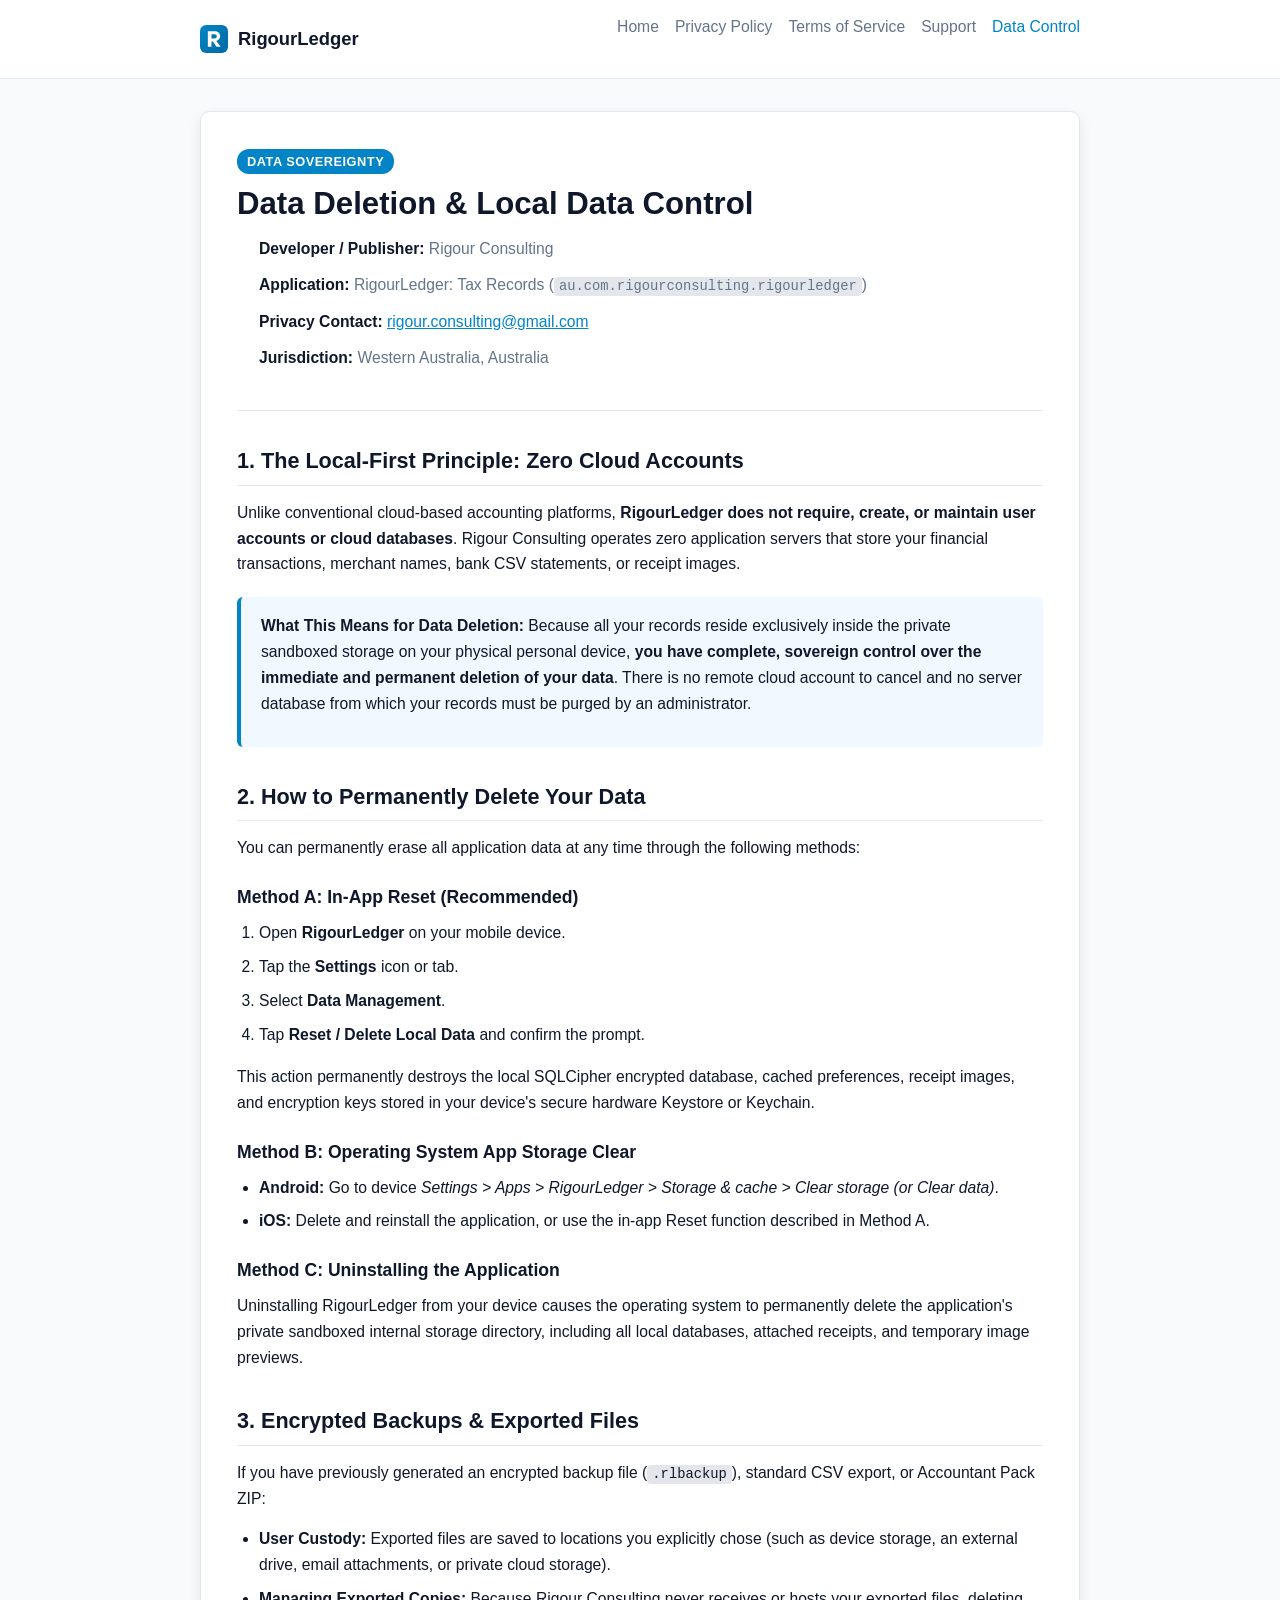
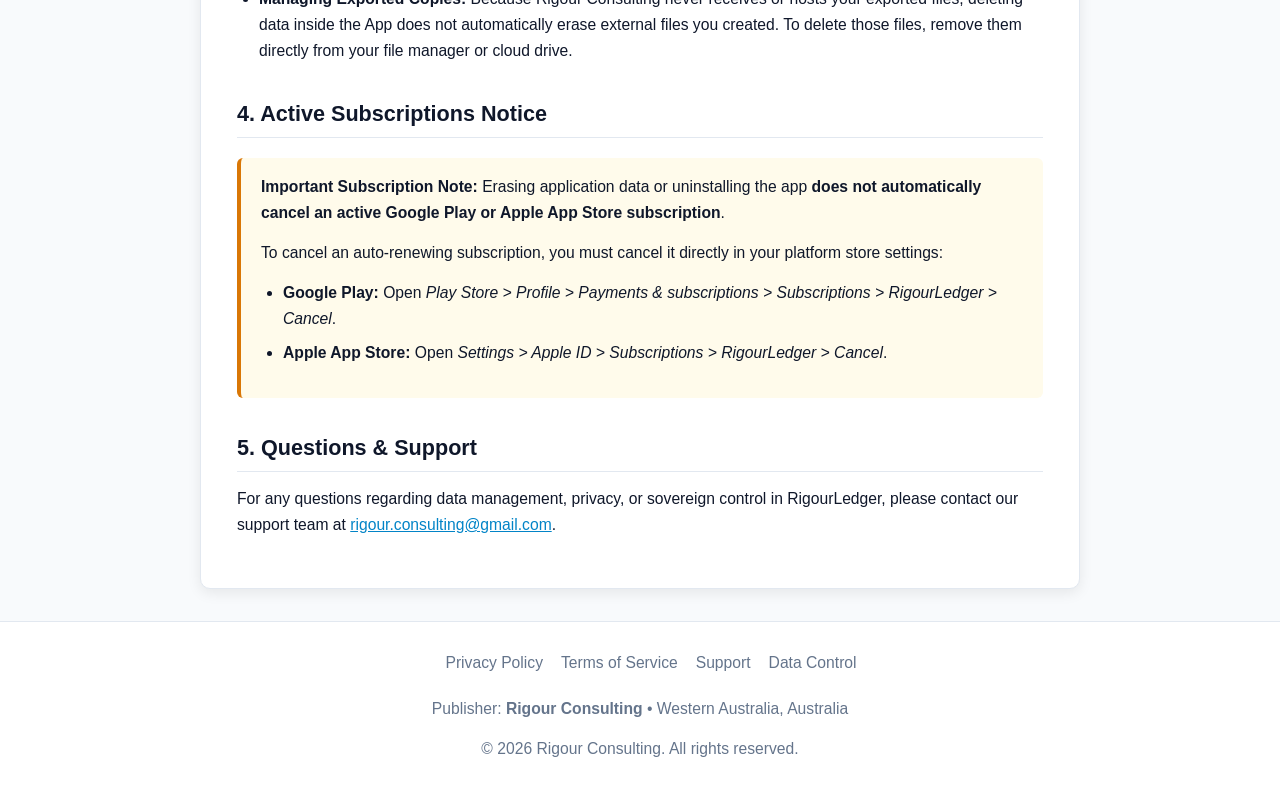
==== data-deletion/index.html @ b6b95591 "RigourLedger public compliance, legal and customer support portal" ====
<!DOCTYPE html>
<html lang="en">
<head>
  <meta charset="UTF-8">
  <meta name="viewport" content="width=device-width, initial-scale=1.0">
  <meta name="description" content="Data Deletion and Local Data Control Guide for RigourLedger: Tax Records — Sovereign on-device data management by Rigour Consulting.">
  <title>Data Deletion &amp; Local Data Control — RigourLedger: Tax Records</title>
  <link rel="stylesheet" href="../assets/site.css">
  <link rel="icon" type="image/svg+xml" href="../assets/rigourledger-mark.svg">
</head>
<body>
  <nav class="site-nav">
    <div class="nav-container">
      <a href="../" class="brand-link">
        <img src="../assets/rigourledger-mark.svg" alt="RigourLedger Logo" class="brand-logo">
        <span>RigourLedger</span>
      </a>
      <ul class="nav-links">
        <li><a href="../">Home</a></li>
        <li><a href="../privacy/">Privacy Policy</a></li>
        <li><a href="../terms/">Terms of Service</a></li>
        <li><a href="../support/">Support</a></li>
        <li><a href="./" class="active">Data Control</a></li>
      </ul>
    </div>
  </nav>

  <main class="main-content">
    <article class="doc-card">
      <header class="doc-header">
        <span class="badge">Data Sovereignty</span>
        <h1>Data Deletion &amp; Local Data Control</h1>
        <ul class="meta-details">
          <li><strong>Developer / Publisher:</strong> Rigour Consulting</li>
          <li><strong>Application:</strong> RigourLedger: Tax Records (<code>au.com.rigourconsulting.rigourledger</code>)</li>
          <li><strong>Privacy Contact:</strong> <a href="mailto:rigour.consulting@gmail.com">rigour.consulting@gmail.com</a></li>
          <li><strong>Jurisdiction:</strong> Western Australia, Australia</li>
        </ul>
      </header>

      <section>
        <h2>1. The Local-First Principle: Zero Cloud Accounts</h2>
        <p>Unlike conventional cloud-based accounting platforms, <strong>RigourLedger does not require, create, or maintain user accounts or cloud databases</strong>. Rigour Consulting operates zero application servers that store your financial transactions, merchant names, bank CSV statements, or receipt images.</p>
        <div class="callout">
          <p><strong>What This Means for Data Deletion:</strong> Because all your records reside exclusively inside the private sandboxed storage on your physical personal device, <strong>you have complete, sovereign control over the immediate and permanent deletion of your data</strong>. There is no remote cloud account to cancel and no server database from which your records must be purged by an administrator.</p>
        </div>
      </section>

      <section>
        <h2>2. How to Permanently Delete Your Data</h2>
        <p>You can permanently erase all application data at any time through the following methods:</p>

        <h3>Method A: In-App Reset (Recommended)</h3>
        <ol>
          <li>Open <strong>RigourLedger</strong> on your mobile device.</li>
          <li>Tap the <strong>Settings</strong> icon or tab.</li>
          <li>Select <strong>Data Management</strong>.</li>
          <li>Tap <strong>Reset / Delete Local Data</strong> and confirm the prompt.</li>
        </ol>
        <p>This action permanently destroys the local SQLCipher encrypted database, cached preferences, receipt images, and encryption keys stored in your device's secure hardware Keystore or Keychain.</p>

        <h3>Method B: Operating System App Storage Clear</h3>
        <ul>
          <li><strong>Android:</strong> Go to device <em>Settings &gt; Apps &gt; RigourLedger &gt; Storage &amp; cache &gt; Clear storage (or Clear data)</em>.</li>
          <li><strong>iOS:</strong> Delete and reinstall the application, or use the in-app Reset function described in Method A.</li>
        </ul>

        <h3>Method C: Uninstalling the Application</h3>
        <p>Uninstalling RigourLedger from your device causes the operating system to permanently delete the application's private sandboxed internal storage directory, including all local databases, attached receipts, and temporary image previews.</p>
      </section>

      <section>
        <h2>3. Encrypted Backups &amp; Exported Files</h2>
        <p>If you have previously generated an encrypted backup file (<code>.rlbackup</code>), standard CSV export, or Accountant Pack ZIP:</p>
        <ul>
          <li><strong>User Custody:</strong> Exported files are saved to locations you explicitly chose (such as device storage, an external drive, email attachments, or private cloud storage).</li>
          <li><strong>Managing Exported Copies:</strong> Because Rigour Consulting never receives or hosts your exported files, deleting data inside the App does not automatically erase external files you created. To delete those files, remove them directly from your file manager or cloud drive.</li>
        </ul>
      </section>

      <section>
        <h2>4. Active Subscriptions Notice</h2>
        <div class="callout-warning">
          <p><strong>Important Subscription Note:</strong> Erasing application data or uninstalling the app <strong>does not automatically cancel an active Google Play or Apple App Store subscription</strong>.</p>
          <p>To cancel an auto-renewing subscription, you must cancel it directly in your platform store settings:</p>
          <ul>
            <li><strong>Google Play:</strong> Open <em>Play Store &gt; Profile &gt; Payments &amp; subscriptions &gt; Subscriptions &gt; RigourLedger &gt; Cancel</em>.</li>
            <li><strong>Apple App Store:</strong> Open <em>Settings &gt; Apple ID &gt; Subscriptions &gt; RigourLedger &gt; Cancel</em>.</li>
          </ul>
        </div>
      </section>

      <section>
        <h2>5. Questions &amp; Support</h2>
        <p>For any questions regarding data management, privacy, or sovereign control in RigourLedger, please contact our support team at <a href="mailto:rigour.consulting@gmail.com">rigour.consulting@gmail.com</a>.</p>
      </section>
    </article>
  </main>

  <footer class="site-footer">
    <ul class="footer-nav">
      <li><a href="../privacy/">Privacy Policy</a></li>
      <li><a href="../terms/">Terms of Service</a></li>
      <li><a href="../support/">Support</a></li>
      <li><a href="./" class="active">Data Control</a></li>
    </ul>
    <p>Publisher: <strong>Rigour Consulting</strong> &bull; Western Australia, Australia</p>
    <p>&copy; 2026 Rigour Consulting. All rights reserved.</p>
  </footer>
</body>
</html>
---- assets/site.css ----
:root {
  --bg-color: #0f172a;
  --card-bg: #1e293b;
  --border-color: #334155;
  --text-main: #f8fafc;
  --text-muted: #94a3b8;
  --accent: #38bdf8;
  --accent-hover: #0284c7;
  --accent-badge: #0284c7;
  --callout-bg: #0c4a6e;
  --callout-border: #38bdf8;
  --warning-bg: #451a03;
  --warning-border: #f59e0b;
  --nav-bg: rgba(15, 23, 42, 0.9);
}

@media (prefers-color-scheme: light) {
  :root {
    --bg-color: #f8fafc;
    --card-bg: #ffffff;
    --border-color: #e2e8f0;
    --text-main: #0f172a;
    --text-muted: #64748b;
    --accent: #0284c7;
    --accent-hover: #0369a1;
    --accent-badge: #0284c7;
    --callout-bg: #f0f9ff;
    --callout-border: #0284c7;
    --warning-bg: #fffbeb;
    --warning-border: #d97706;
    --nav-bg: rgba(255, 255, 255, 0.9);
  }
}

* {
  box-sizing: border-box;
  margin: 0;
  padding: 0;
}

body {
  font-family: -apple-system, BlinkMacSystemFont, "Segoe UI", Roboto, Helvetica, Arial, sans-serif;
  line-height: 1.65;
  color: var(--text-main);
  background-color: var(--bg-color);
  padding: 0;
  min-height: 100vh;
  display: flex;
  flex-direction: column;
}

.site-nav {
  position: sticky;
  top: 0;
  backdrop-filter: blur(8px);
  background-color: var(--nav-bg);
  border-bottom: 1px solid var(--border-color);
  z-index: 100;
}

.nav-container {
  max-width: 920px;
  margin: 0 auto;
  padding: 14px 20px;
  display: flex;
  justify-content: space-between;
  align-items: center;
  flex-wrap: wrap;
  gap: 12px;
}

.brand-link {
  display: flex;
  align-items: center;
  gap: 10px;
  text-decoration: none;
  color: var(--text-main);
  font-weight: 700;
  font-size: 1.15rem;
}

.brand-logo {
  width: 28px;
  height: 28px;
}

.nav-links {
  display: flex;
  gap: 16px;
  list-style: none;
  font-size: 0.92rem;
  flex-wrap: wrap;
}

.nav-links a {
  text-decoration: none;
  color: var(--text-muted);
  font-weight: 500;
  transition: color 0.15s ease;
}

.nav-links a:hover,
.nav-links a.active {
  color: var(--accent);
}

.main-content {
  flex: 1;
  max-width: 920px;
  width: 100%;
  margin: 32px auto;
  padding: 0 20px;
}

.doc-card {
  background: var(--card-bg);
  border: 1px solid var(--border-color);
  border-radius: 10px;
  padding: 36px;
  box-shadow: 0 4px 14px rgba(0, 0, 0, 0.08);
}

@media (max-width: 640px) {
  .doc-card {
    padding: 22px 18px;
  }
}

.doc-header {
  border-bottom: 1px solid var(--border-color);
  padding-bottom: 22px;
  margin-bottom: 28px;
}

h1 {
  font-size: 1.95rem;
  line-height: 1.3;
  margin-bottom: 10px;
  color: var(--text-main);
}

.badge {
  display: inline-block;
  background-color: var(--accent-badge);
  color: #ffffff;
  padding: 2px 10px;
  border-radius: 12px;
  font-size: 0.8rem;
  font-weight: 600;
  margin-bottom: 10px;
  text-transform: uppercase;
  letter-spacing: 0.5px;
}

.meta-details {
  list-style: none;
  font-size: 0.92rem;
  color: var(--text-muted);
  line-height: 1.8;
}

.meta-details strong {
  color: var(--text-main);
}

h2 {
  font-size: 1.35rem;
  margin-top: 32px;
  margin-bottom: 14px;
  border-bottom: 1px solid var(--border-color);
  padding-bottom: 6px;
  color: var(--text-main);
}

h3 {
  font-size: 1.1rem;
  margin-top: 22px;
  margin-bottom: 8px;
  color: var(--text-main);
}

p {
  margin-bottom: 14px;
  font-size: 0.98rem;
}

ul, ol {
  margin-bottom: 16px;
  padding-left: 22px;
}

li {
  margin-bottom: 8px;
  font-size: 0.98rem;
}

.callout {
  background-color: var(--callout-bg);
  border-left: 4px solid var(--callout-border);
  padding: 16px 20px;
  border-radius: 6px;
  margin: 20px 0;
}

.callout-warning {
  background-color: var(--warning-bg);
  border-left: 4px solid var(--warning-border);
  padding: 16px 20px;
  border-radius: 6px;
  margin: 20px 0;
}

code {
  font-family: ui-monospace, SFMono-Regular, "SF Mono", Menlo, Consolas, monospace;
  font-size: 0.88em;
  background-color: rgba(100, 116, 139, 0.18);
  padding: 2px 5px;
  border-radius: 4px;
}

a {
  color: var(--accent);
  text-decoration: underline;
}

a:hover {
  color: var(--accent-hover);
}

.site-footer {
  border-top: 1px solid var(--border-color);
  margin-top: auto;
  padding: 28px 20px;
  font-size: 0.88rem;
  color: var(--text-muted);
  text-align: center;
  background-color: var(--card-bg);
}

.footer-nav {
  display: flex;
  justify-content: center;
  gap: 18px;
  margin-bottom: 12px;
  flex-wrap: wrap;
  list-style: none;
}

.footer-nav a {
  color: var(--text-muted);
  text-decoration: none;
}

.footer-nav a:hover {
  color: var(--accent);
}

/* Home Grid Styles */
.hero {
  text-align: center;
  padding: 30px 10px 40px;
}

.hero-title {
  font-size: 2.4rem;
  font-weight: 800;
  margin-bottom: 8px;
  letter-spacing: -0.5px;
}

.hero-subtitle {
  font-size: 1.25rem;
  color: var(--accent);
  font-weight: 600;
  margin-bottom: 16px;
}

.hero-tagline {
  font-size: 1.05rem;
  color: var(--text-muted);
  max-width: 620px;
  margin: 0 auto;
}

.portal-grid {
  display: grid;
  grid-template-columns: repeat(auto-fit, minmax(250px, 1fr));
  gap: 20px;
  margin-top: 24px;
}

.portal-card {
  background: var(--card-bg);
  border: 1px solid var(--border-color);
  border-radius: 8px;
  padding: 24px;
  text-decoration: none;
  color: inherit;
  transition: transform 0.15s ease, border-color 0.15s ease;
  display: flex;
  flex-direction: column;
}

.portal-card:hover {
  transform: translateY(-2px);
  border-color: var(--accent);
}

.portal-card h3 {
  margin-top: 0;
  color: var(--accent);
  font-size: 1.15rem;
}

.portal-card p {
  color: var(--text-muted);
  font-size: 0.92rem;
  margin-bottom: 0;
  flex-grow: 1;
}
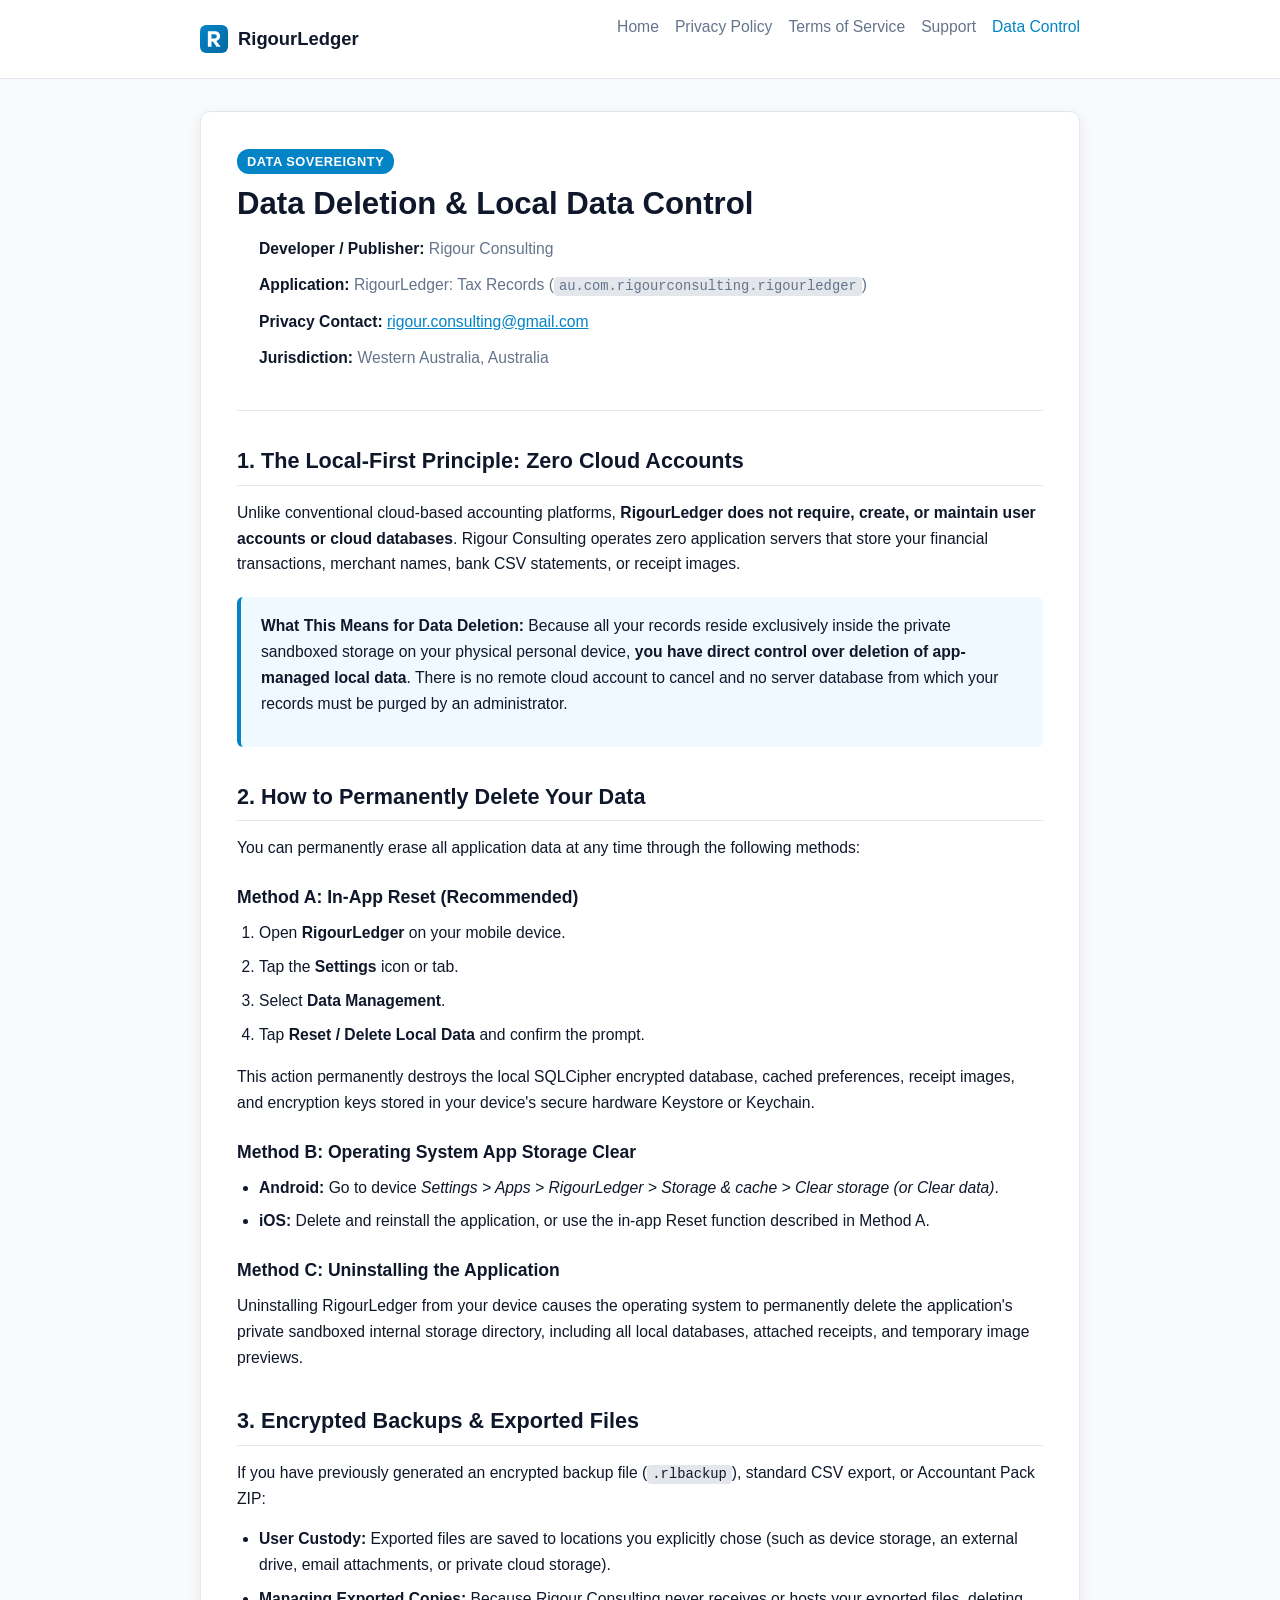
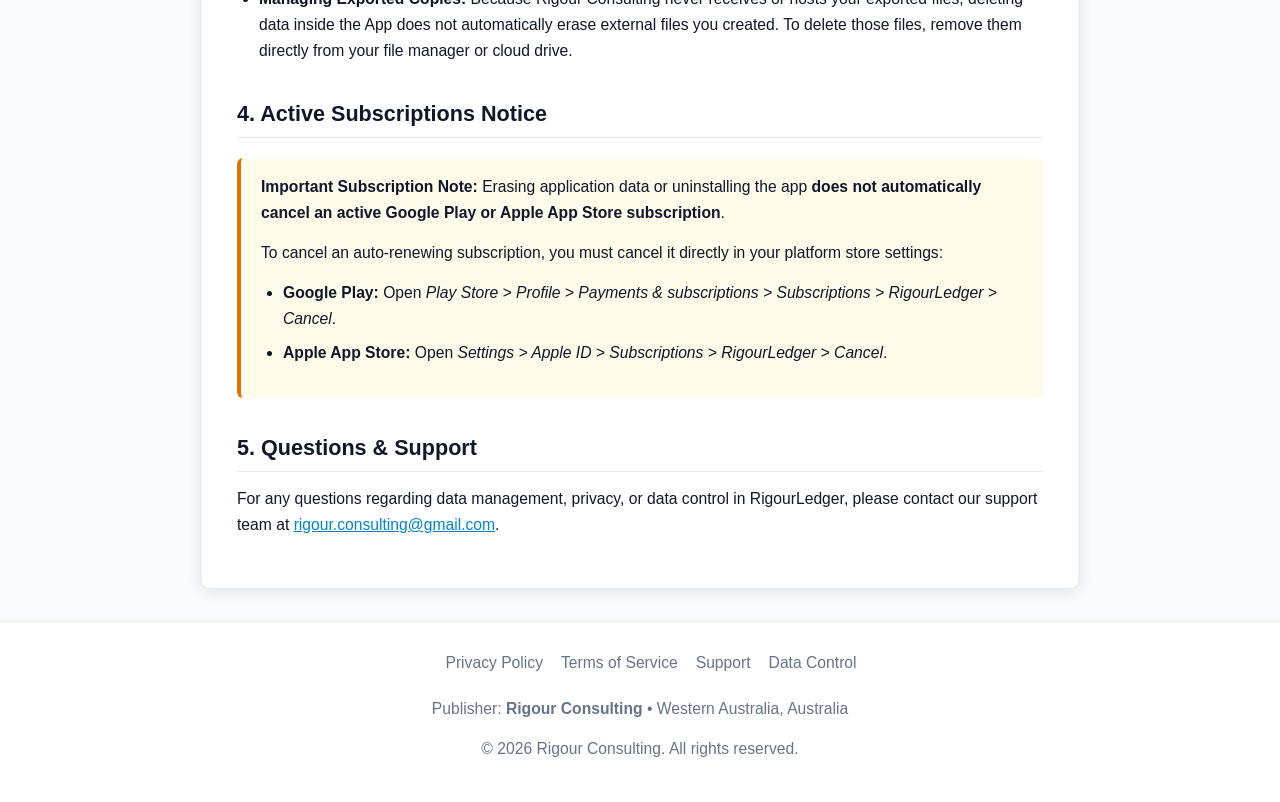
==== commit 0de643d3: "fix(compliance): refine storage, cryptographic, CSV and data control statements" ====
--- a/data-deletion/index.html
+++ b/data-deletion/index.html
@@ -42,7 +42,7 @@
         <h2>1. The Local-First Principle: Zero Cloud Accounts</h2>
         <p>Unlike conventional cloud-based accounting platforms, <strong>RigourLedger does not require, create, or maintain user accounts or cloud databases</strong>. Rigour Consulting operates zero application servers that store your financial transactions, merchant names, bank CSV statements, or receipt images.</p>
         <div class="callout">
-          <p><strong>What This Means for Data Deletion:</strong> Because all your records reside exclusively inside the private sandboxed storage on your physical personal device, <strong>you have complete, sovereign control over the immediate and permanent deletion of your data</strong>. There is no remote cloud account to cancel and no server database from which your records must be purged by an administrator.</p>
+          <p><strong>What This Means for Data Deletion:</strong> Because all your records reside exclusively inside the private sandboxed storage on your physical personal device, <strong>you have direct control over deletion of app-managed local data</strong>. There is no remote cloud account to cancel and no server database from which your records must be purged by an administrator.</p>
         </div>
       </section>
 
@@ -92,7 +92,7 @@
 
       <section>
         <h2>5. Questions &amp; Support</h2>
-        <p>For any questions regarding data management, privacy, or sovereign control in RigourLedger, please contact our support team at <a href="mailto:rigour.consulting@gmail.com">rigour.consulting@gmail.com</a>.</p>
+        <p>For any questions regarding data management, privacy, or data control in RigourLedger, please contact our support team at <a href="mailto:rigour.consulting@gmail.com">rigour.consulting@gmail.com</a>.</p>
       </section>
     </article>
   </main>
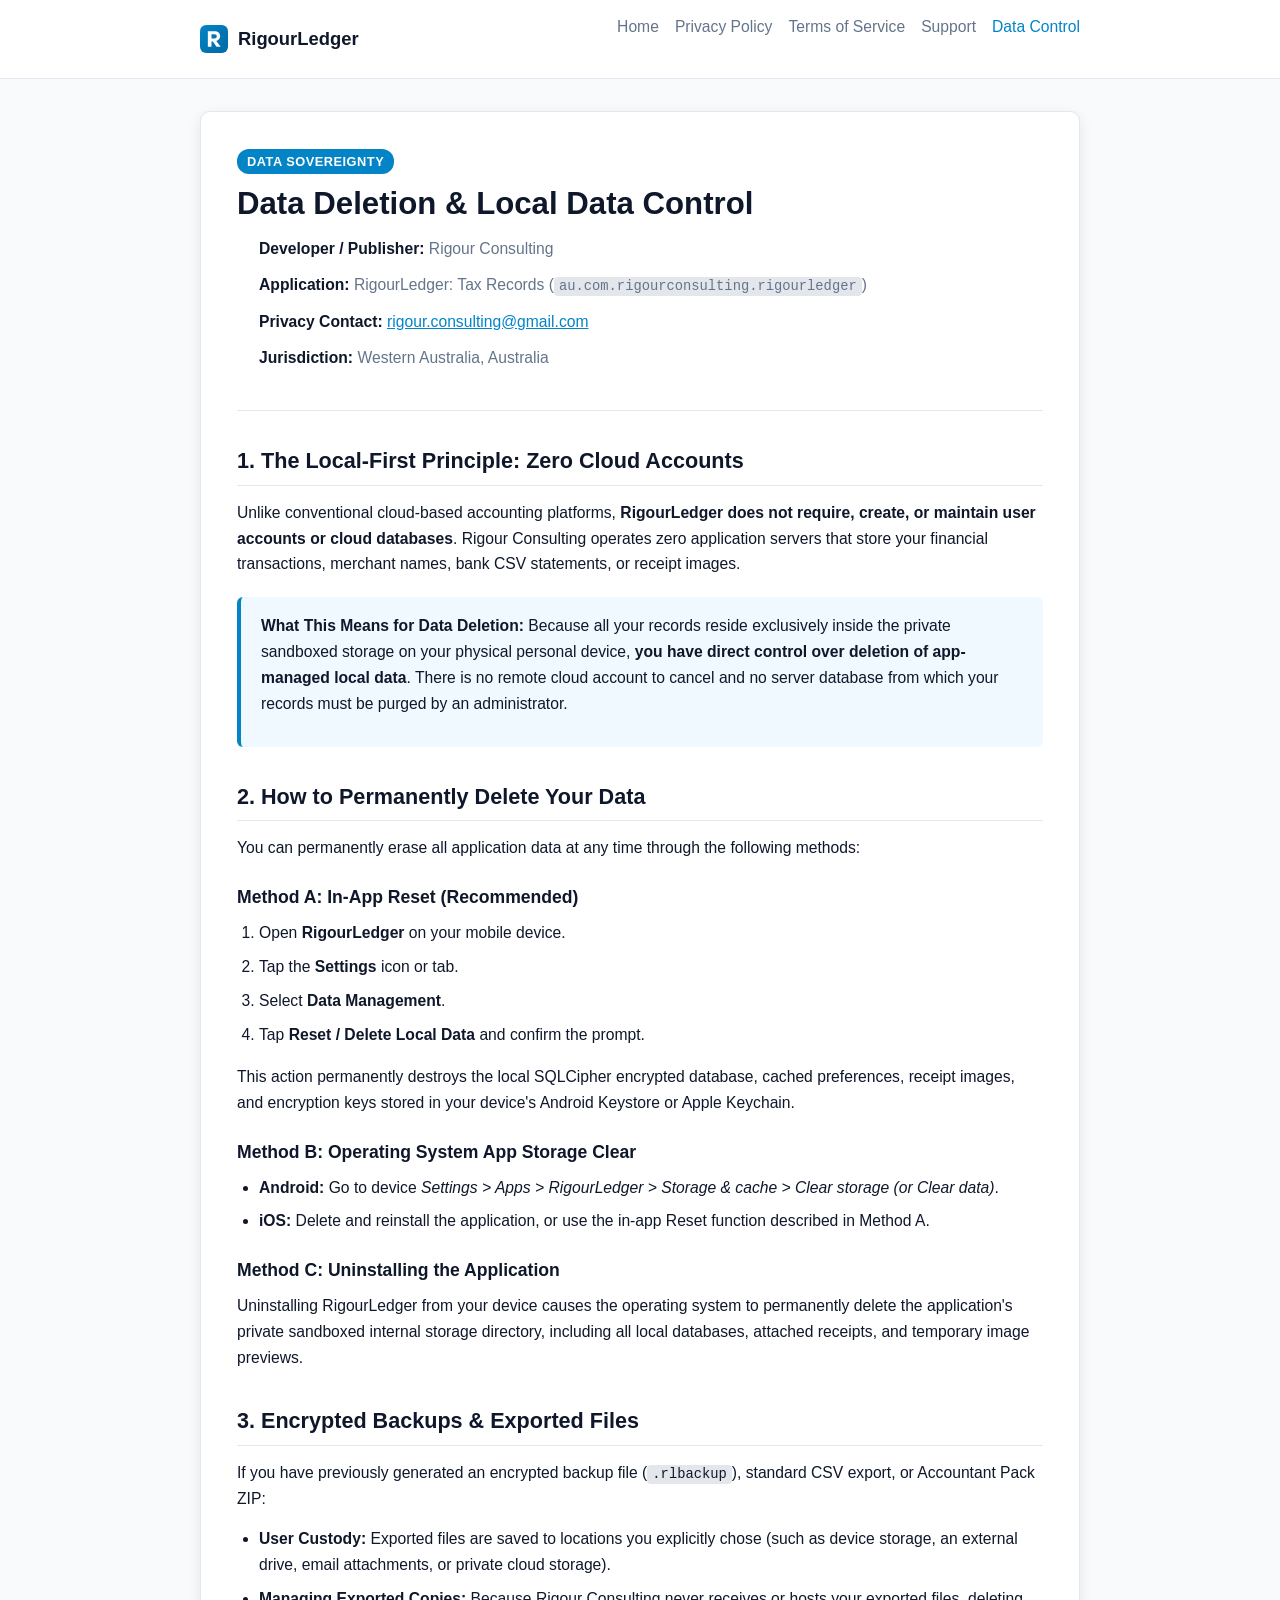
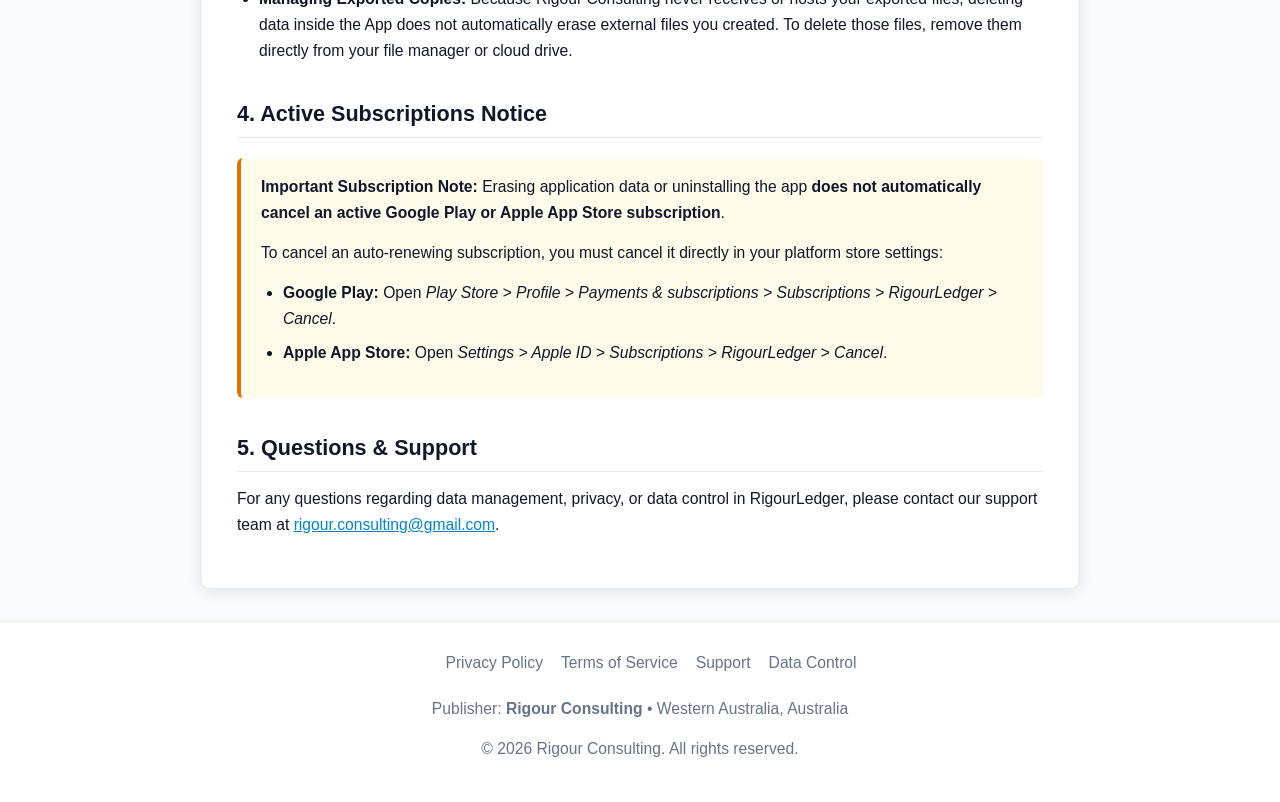
==== commit e79c89ab: "fix(compliance): reconcile Apple Vision OCR, Keychain, and EULA disclosures" ====
--- a/data-deletion/index.html
+++ b/data-deletion/index.html
@@ -57,7 +57,7 @@
           <li>Select <strong>Data Management</strong>.</li>
           <li>Tap <strong>Reset / Delete Local Data</strong> and confirm the prompt.</li>
         </ol>
-        <p>This action permanently destroys the local SQLCipher encrypted database, cached preferences, receipt images, and encryption keys stored in your device's secure hardware Keystore or Keychain.</p>
+        <p>This action permanently destroys the local SQLCipher encrypted database, cached preferences, receipt images, and encryption keys stored in your device's Android Keystore or Apple Keychain.</p>
 
         <h3>Method B: Operating System App Storage Clear</h3>
         <ul>
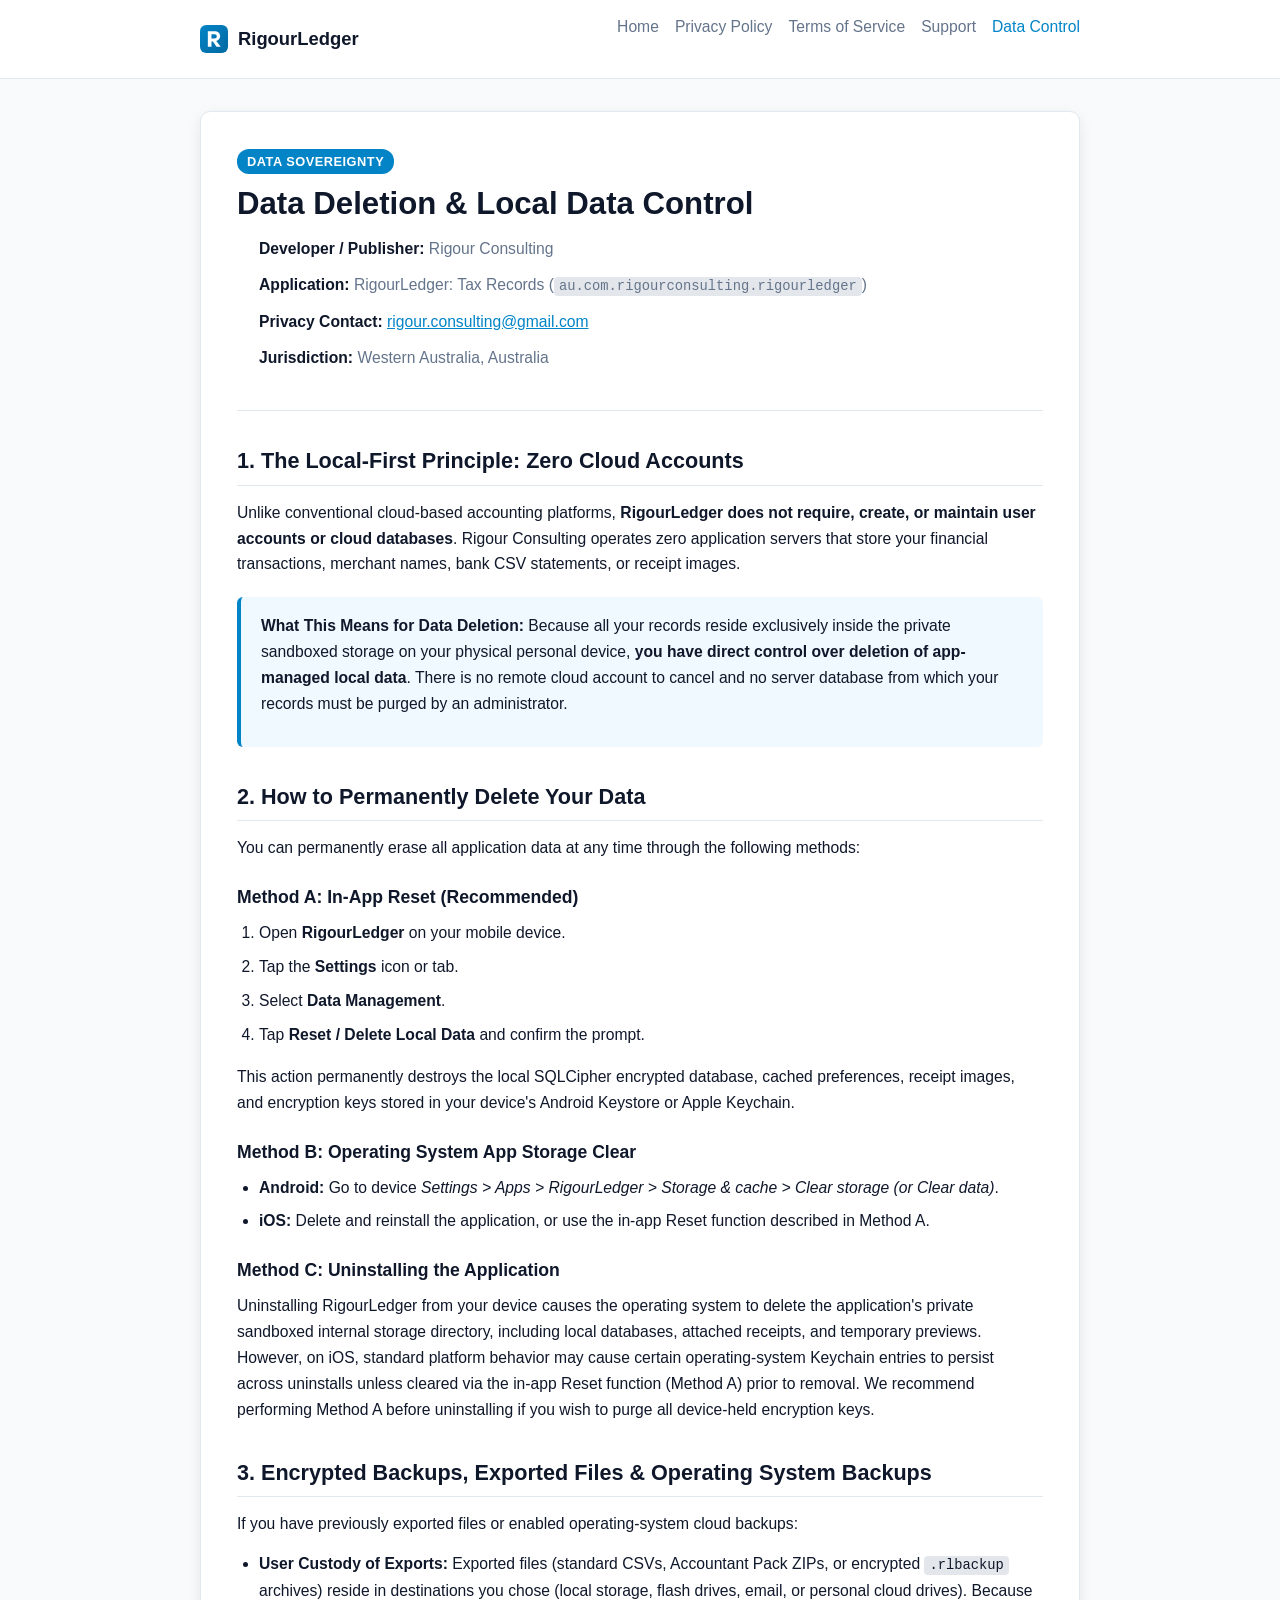
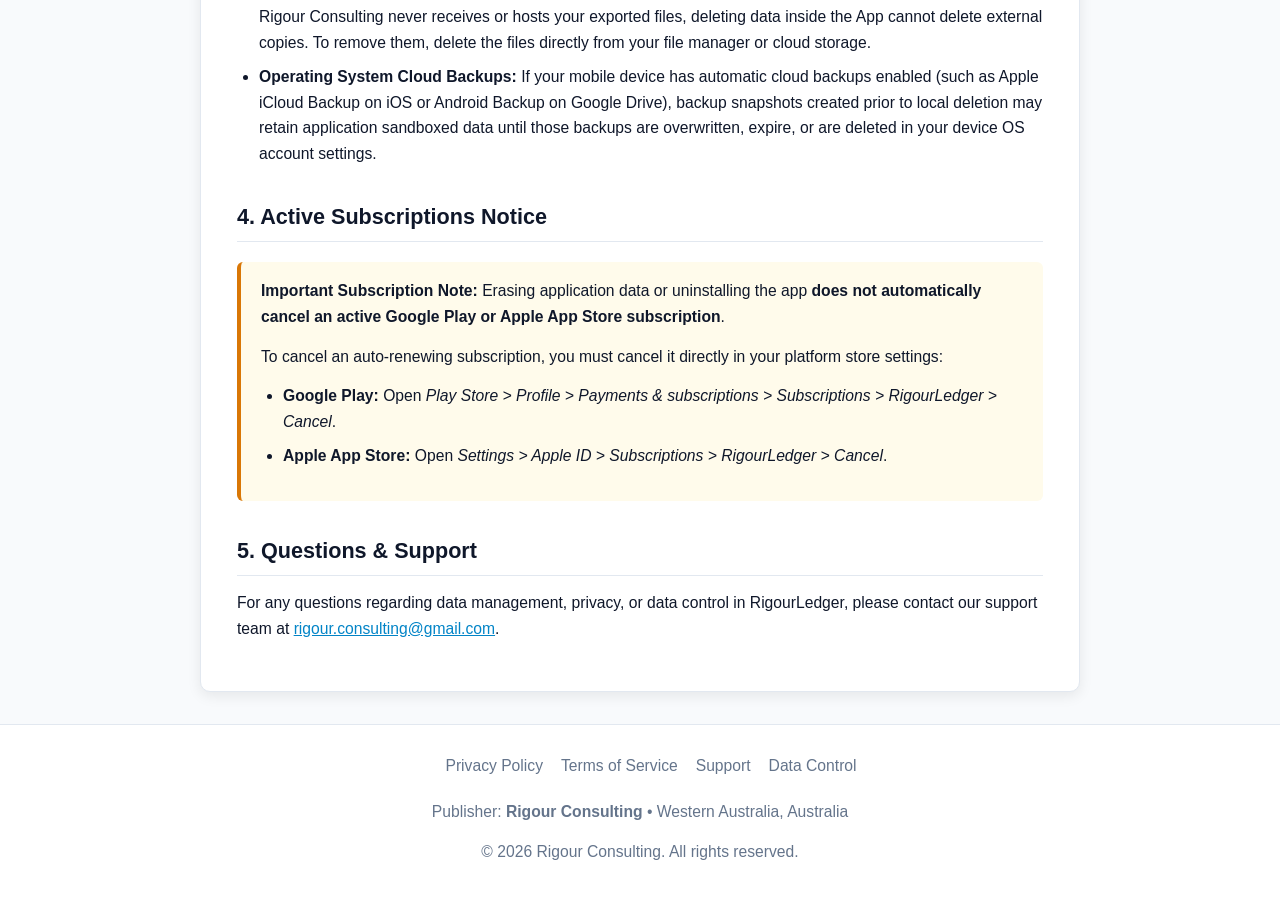
==== commit 052b7856: "fix(legal): refine EULA precedence, store metadata, OS backups, and telemetry disclosures" ====
--- a/data-deletion/index.html
+++ b/data-deletion/index.html
@@ -66,15 +66,15 @@
         </ul>
 
         <h3>Method C: Uninstalling the Application</h3>
-        <p>Uninstalling RigourLedger from your device causes the operating system to permanently delete the application's private sandboxed internal storage directory, including all local databases, attached receipts, and temporary image previews.</p>
+        <p>Uninstalling RigourLedger from your device causes the operating system to delete the application's private sandboxed internal storage directory, including local databases, attached receipts, and temporary previews. However, on iOS, standard platform behavior may cause certain operating-system Keychain entries to persist across uninstalls unless cleared via the in-app Reset function (Method A) prior to removal. We recommend performing Method A before uninstalling if you wish to purge all device-held encryption keys.</p>
       </section>
 
       <section>
-        <h2>3. Encrypted Backups &amp; Exported Files</h2>
-        <p>If you have previously generated an encrypted backup file (<code>.rlbackup</code>), standard CSV export, or Accountant Pack ZIP:</p>
+        <h2>3. Encrypted Backups, Exported Files &amp; Operating System Backups</h2>
+        <p>If you have previously exported files or enabled operating-system cloud backups:</p>
         <ul>
-          <li><strong>User Custody:</strong> Exported files are saved to locations you explicitly chose (such as device storage, an external drive, email attachments, or private cloud storage).</li>
-          <li><strong>Managing Exported Copies:</strong> Because Rigour Consulting never receives or hosts your exported files, deleting data inside the App does not automatically erase external files you created. To delete those files, remove them directly from your file manager or cloud drive.</li>
+          <li><strong>User Custody of Exports:</strong> Exported files (standard CSVs, Accountant Pack ZIPs, or encrypted <code>.rlbackup</code> archives) reside in destinations you chose (local storage, flash drives, email, or personal cloud drives). Because Rigour Consulting never receives or hosts your exported files, deleting data inside the App cannot delete external copies. To remove them, delete the files directly from your file manager or cloud storage.</li>
+          <li><strong>Operating System Cloud Backups:</strong> If your mobile device has automatic cloud backups enabled (such as Apple iCloud Backup on iOS or Android Backup on Google Drive), backup snapshots created prior to local deletion may retain application sandboxed data until those backups are overwritten, expire, or are deleted in your device OS account settings.</li>
         </ul>
       </section>
 
